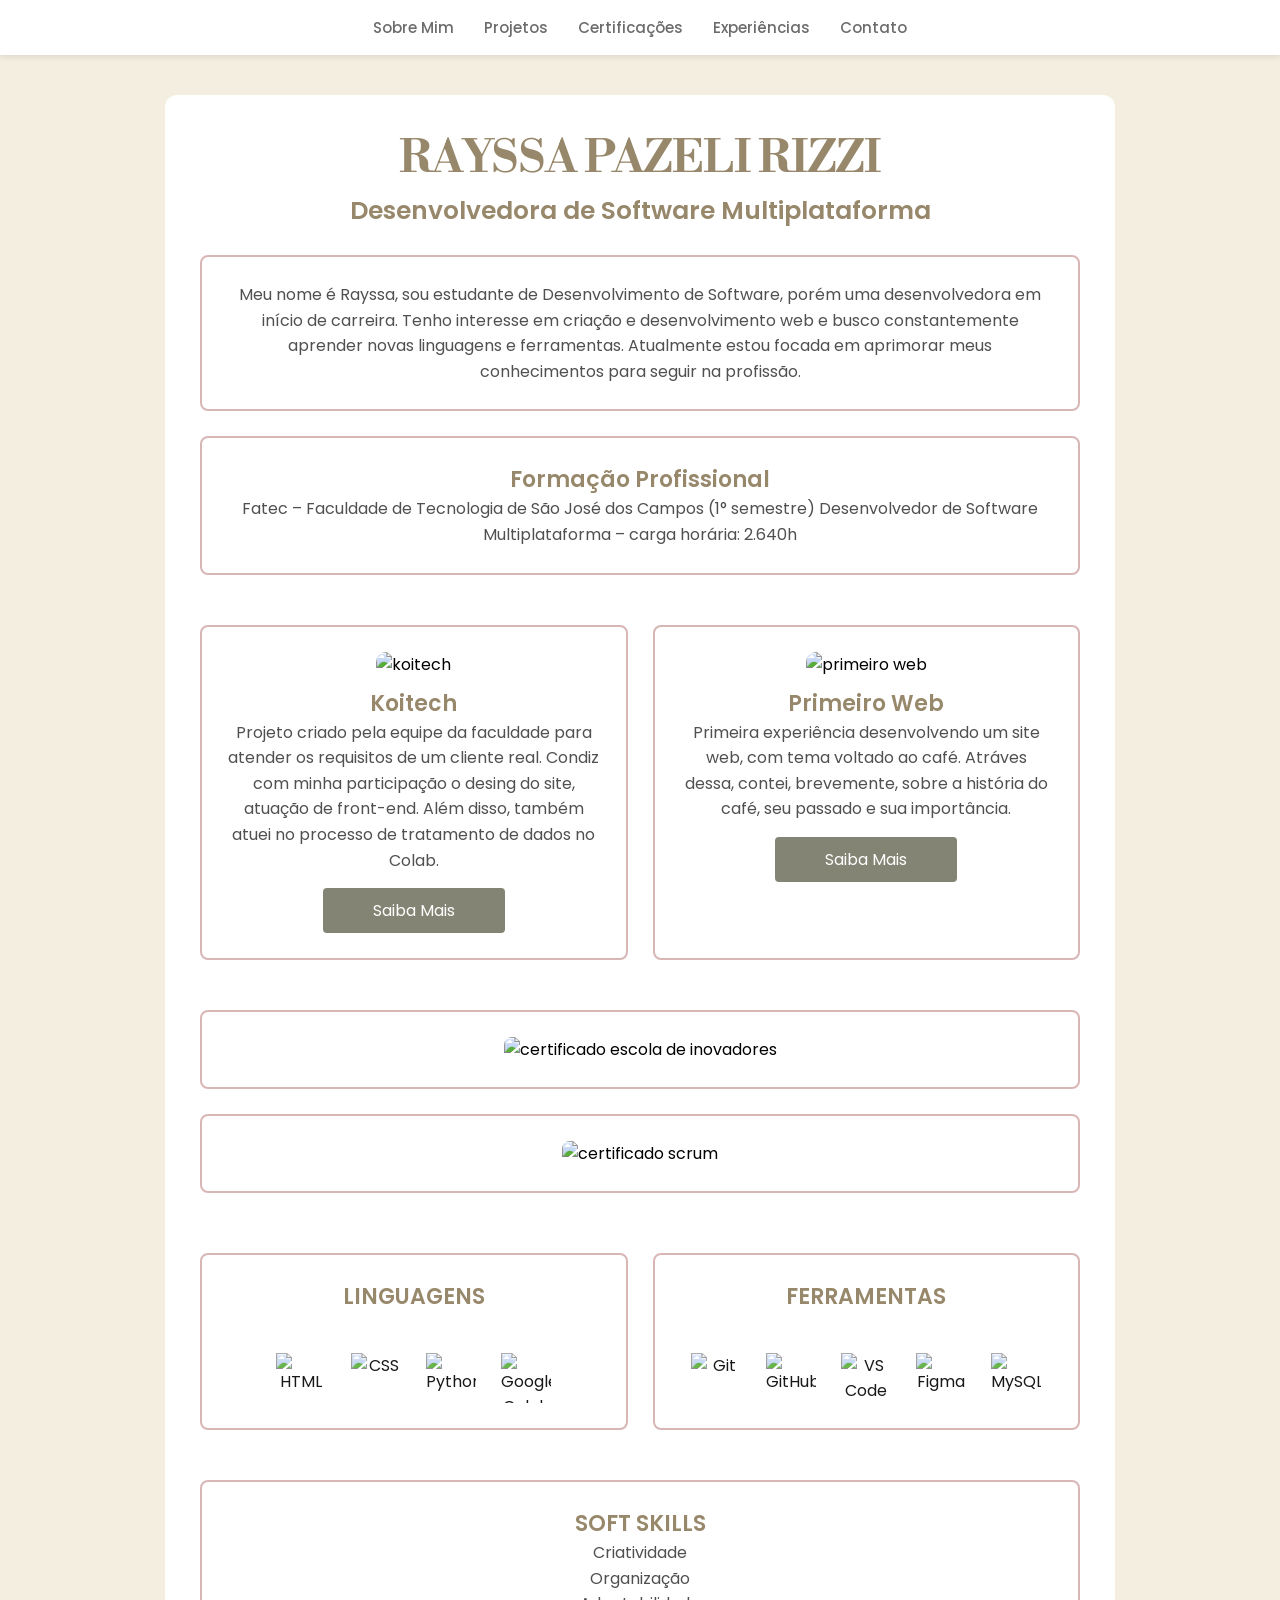
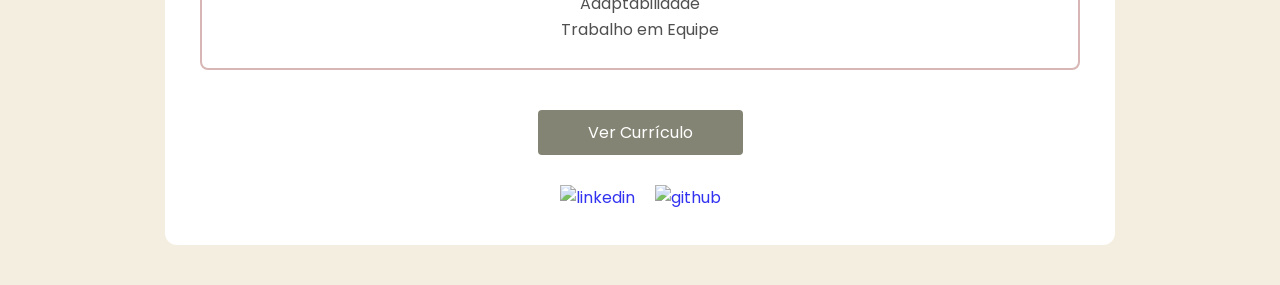
==== portfolio.html @ c3f68d6c "Add files via upload" ====
<!DOCTYPE html>
<html lang="pt-br">

<head>
    <meta charset="UTF-8">
    <meta name="viewport" content="width=device-width, initial-scale=1.0">
    <title>Portfólio - Rayssa Rizzi</title>
    <link rel="stylesheet" href="portfolio.css">
    <link
        href="https://fonts.googleapis.com/css2?family=Libre+Bodoni:wght@600;700&family=Poppins:wght@300;400;600&display=swap"
        rel="stylesheet">
</head>

<body>

    <!-- MENU SUPERIOR -->
    <header>
        <nav>
            <ul>
                <li><a href="#sobre">Sobre Mim</a></li>
                <li><a href="#projetos">Projetos</a></li>
                <li><a href="#certificados">Certificações</a></li>
                <li><a href="#experiencias">Experiências</a></li>
                <li><a href="#contato">Contato</a></li>
            </ul>
        </nav>
    </header>

    <section class="container">

        <section id="sobre">
            <div>
                <a href="index.html" target="_blank" rel="noopener noreferrer"><h1>RAYSSA PAZELI RIZZI</h1></a>
            </div>
            <h2>Desenvolvedora de Software Multiplataforma</h2>

            <!-- BLOCO MAIOR SUPERIOR -->
            <div class="bloco grande">
                <p>Meu nome é Rayssa, sou estudante de Desenvolvimento de Software, porém uma desenvolvedora em início
                    de
                    carreira. Tenho interesse em criação e desenvolvimento web e busco constantemente aprender novas
                    linguagens e ferramentas. Atualmente estou focada em aprimorar meus conhecimentos para seguir na
                    profissão.</p>
            </div>

            <div class="bloco grande">
                <h3>Formação Profissional</h3>
                <p>Fatec – Faculdade de Tecnologia de São José dos Campos (1° semestre)
                    Desenvolvedor de Software Multiplataforma – carga horária: 2.640h</p>

            </div>
        </section>


        <!-- PROJETOS -->
        <section id="projetos">
            <div class="projetos">
                <div class="bloco pequeno">
                    <img src="./img/koitech.jpg" alt="koitech">
                    <h3>Koitech</h3>
                    <p>Projeto criado pela equipe da faculdade para atender os requisitos de um cliente real.
                        Condiz com minha participação o desing do site, atuação de front-end. Além disso, também atuei
                        no processo de tratamento de dados no Colab.
                    </p>
                    <a class="btn" href="https://github.com/koitech-API" target="_blank" rel="noopener noreferrer">Saiba
                        Mais</a>
                </div>


                <div class="bloco pequeno">
                    <img src="./img/primeiro web.png" alt="primeiro web">
                    <h3>Primeiro Web</h3>
                    <p>Primeira experiência desenvolvendo um site web, com tema voltado ao café. Atráves dessa, contei,
                        brevemente, sobre a história do café, seu passado e sua importância.</p>
                    <a class="btn" href="https://primeiro-web-one.vercel.app/" target="_blank"
                        rel="noopener noreferrer">Saiba
                        Mais</a>
                </div>
            </div>
        </section>

        <!-- BLOCO CERTIFICADOS -->
        <section id="certificados">
            <div class="bloco grande">
                <img src="./img/certificado escola de inovadores.png" alt="certificado escola de inovadores">
            </div>

            <div class="bloco grande">
                <img src="./img/certificado scrum.png" alt="certificado scrum">
            </div>
        </section>

        <!-- BLOCO EXPERIENCIAS -->
        <section id="experiencias">
            <div class="experiencia">

                <div class="bloco experiencia">
                    <h3>LINGUAGENS</h3>
                    <div class="icon-group">
                        <img src="./img/html.png" alt="HTML">
                        <img src="./img/css.png" alt="CSS">
                        <img src="./img/python.png" alt="Python">
                        <img src="./img/colab.png" alt="Google Colab">
                    </div>
                </div>

                <div class="bloco experiencia">
                    <h3>FERRAMENTAS</h3>
                    <div class="icon-group">
                        <img src="./img/git.png" alt="Git">
                        <img src="./img/github.png" alt="GitHub">
                        <img src="./img/vscode.png" alt="VS Code">
                        <img src="./img/figma.png" alt="Figma">
                        <img src="./img/mysql.png" alt="MySQL">
                    </div>
                </div>
            </div>
        </section>

        <section id="experiencias">
            <div class="bloco grande">
                <h3>SOFT SKILLS</h3>
                <p>Criatividade</p>
                <p>Organização</p>
                <p>Adaptabilidade</p>
                <p>Trabalho em Equipe</p>
            </div>

        </section>

        <section id="curriculo">
            <div class="curriculo">
                <a class="btn" href="./img/Curriculo - Rayssa Rizzi.pdf">Ver Currículo</a>
            </div>
        </section>




        <!-- ÍCONES -->
        <section id="contato">
            <div class="icones">
                <a href="https://www.linkedin.com/in/rayssa-rizzi-b022ba34b" target="_blank">
                    <img src="img/linkedin.png" alt="linkedin">
                </a>
                <a href="https://github.com/rayssarizzi" target="_blank">
                    <img src="img/github.png" alt="github">
                </a>
            </div>
        </section>

    </section>

    <script src="script.js"></script>

</body>

</html>
---- portfolio.css ----
* {
    margin: 0;
    padding: 0;
    box-sizing: border-box;
}

a {
    text-decoration: none;
}

body {
    font-family: "Poppins", sans-serif;
    background-color: #f4eee1;
}

html {
    scroll-behavior: smooth;
}


/* MENU SUPERIOR */
header {
    width: 100%;
    background: #ffffff;
    padding: 15px 0;
    box-shadow: 0px 2px 6px rgba(0, 0, 0, 0.1);
}

nav ul {
    display: flex;
    justify-content: center;
    flex-wrap: wrap;
    list-style: none;
    gap: 30px;
}

nav ul li a {
    font-size: 15px;
    color: #6c6c6c;
    text-decoration: none;
    font-weight: 500;
    transition: .2s ease;
}

nav ul li:hover {
    transform: scale(1.1);
}

/* CONTAINER PRINCIPAL */
.container {
    width: 100%;
    max-width: 950px;
    margin: 40px auto;
    background-color: white;
    padding: 35px;
    border-radius: 12px;
    text-align: center;
}

/* TÍTULOS */
h1 {
    text-decoration: none;
    font-family: "Libre Bodoni", serif;
    font-size: 45px;
    color: #98886b;
}

h2 {
    margin-top: 5px;
    color: #98886b;
    font-size: 25px;
    font-weight: 600;
}

h3 {
    color: #98886b;
    font-size: 22px;
    font-weight: 600;
}

/* BLOCOS */
.bloco {
    background-color: white;
    border: 2px solid #d9b6b6;
    border-radius: 8px;
    margin: 25px 0;
    padding: 25px;
    transition: .25s ease;
}

.bloco:hover {
    transform: scale(1.01);
    box-shadow: 0 4px 12px rgba(0, 0, 0, 0.08);
}

p {
    color: #505050;
    line-height: 1.6rem;
}

/* PROJETOS */
.projetos {
    display: grid;
    grid-template-columns: repeat(auto-fit, minmax(280px, 1fr));
    gap: 25px;
}

.pequeno img {
    width: 100%;
    max-width: 220px;
    border-radius: 10px;
    margin-bottom: 10px;
}

#certificados img {
    width: 100%;
    max-width: 900px; 
    height: auto;
    border-radius: 8px;
}


/* EXPERIÊNCIAS — LINGUAGENS / FERRAMENTAS */
.experiencia {
    display: grid;
    grid-template-columns: repeat(auto-fit, minmax(280px, 1fr));
    gap: 25px;
    margin-top: 30px;
}

.icon-group {
    margin-top: 15px;
    display: flex;
    justify-content: center;
    flex-wrap: wrap;
    gap: 25px;
}

.icon-group img {
    width: 50px;
    height: 50px;
    object-fit: contain;
    opacity: 0.9;
    transition: .3s ease;
}

.icon-group img:hover {
    transform: scale(1.15);
    opacity: 1;
}

/* BOTÕES */
.btn {
    display: inline-block;
    background-color: #848474;
    color: white;
    padding: 10px 50px;
    border-radius: 4px;
    font-size: 16px;
    margin-top: 15px;
    transition: .3s;
}

.btn:hover {
    background-color: #6f705f;
    transform: scale(1.05);
}

/* ÍCONES SOCIAIS */
.icones {
    margin-top: 30px;
    display: flex;
    justify-content: center;
    gap: 20px;
}

.icones img {
    width: 55px;
    opacity: .8;
    transition: .3s ease;
}

.icones img:hover {
    transform: scale(1.15);
    opacity: 1;
}

/* ===== RESPONSIVIDADE ===== */

/* Tela média */
@media (max-width: 900px) {
    h1 { font-size: 38px; }
    h2 { font-size: 22px; }
}

/* Mobile grande */
@media (max-width: 700px) {
    .container {
        padding: 20px;
    }
    nav ul {
        gap: 18px;
    }
}

/* Mobile pequeno */
@media (max-width: 480px) {
    h1 { font-size: 30px; }
    h2 { font-size: 18px; }
    .btn {
        padding: 10px 35px;
    }
}
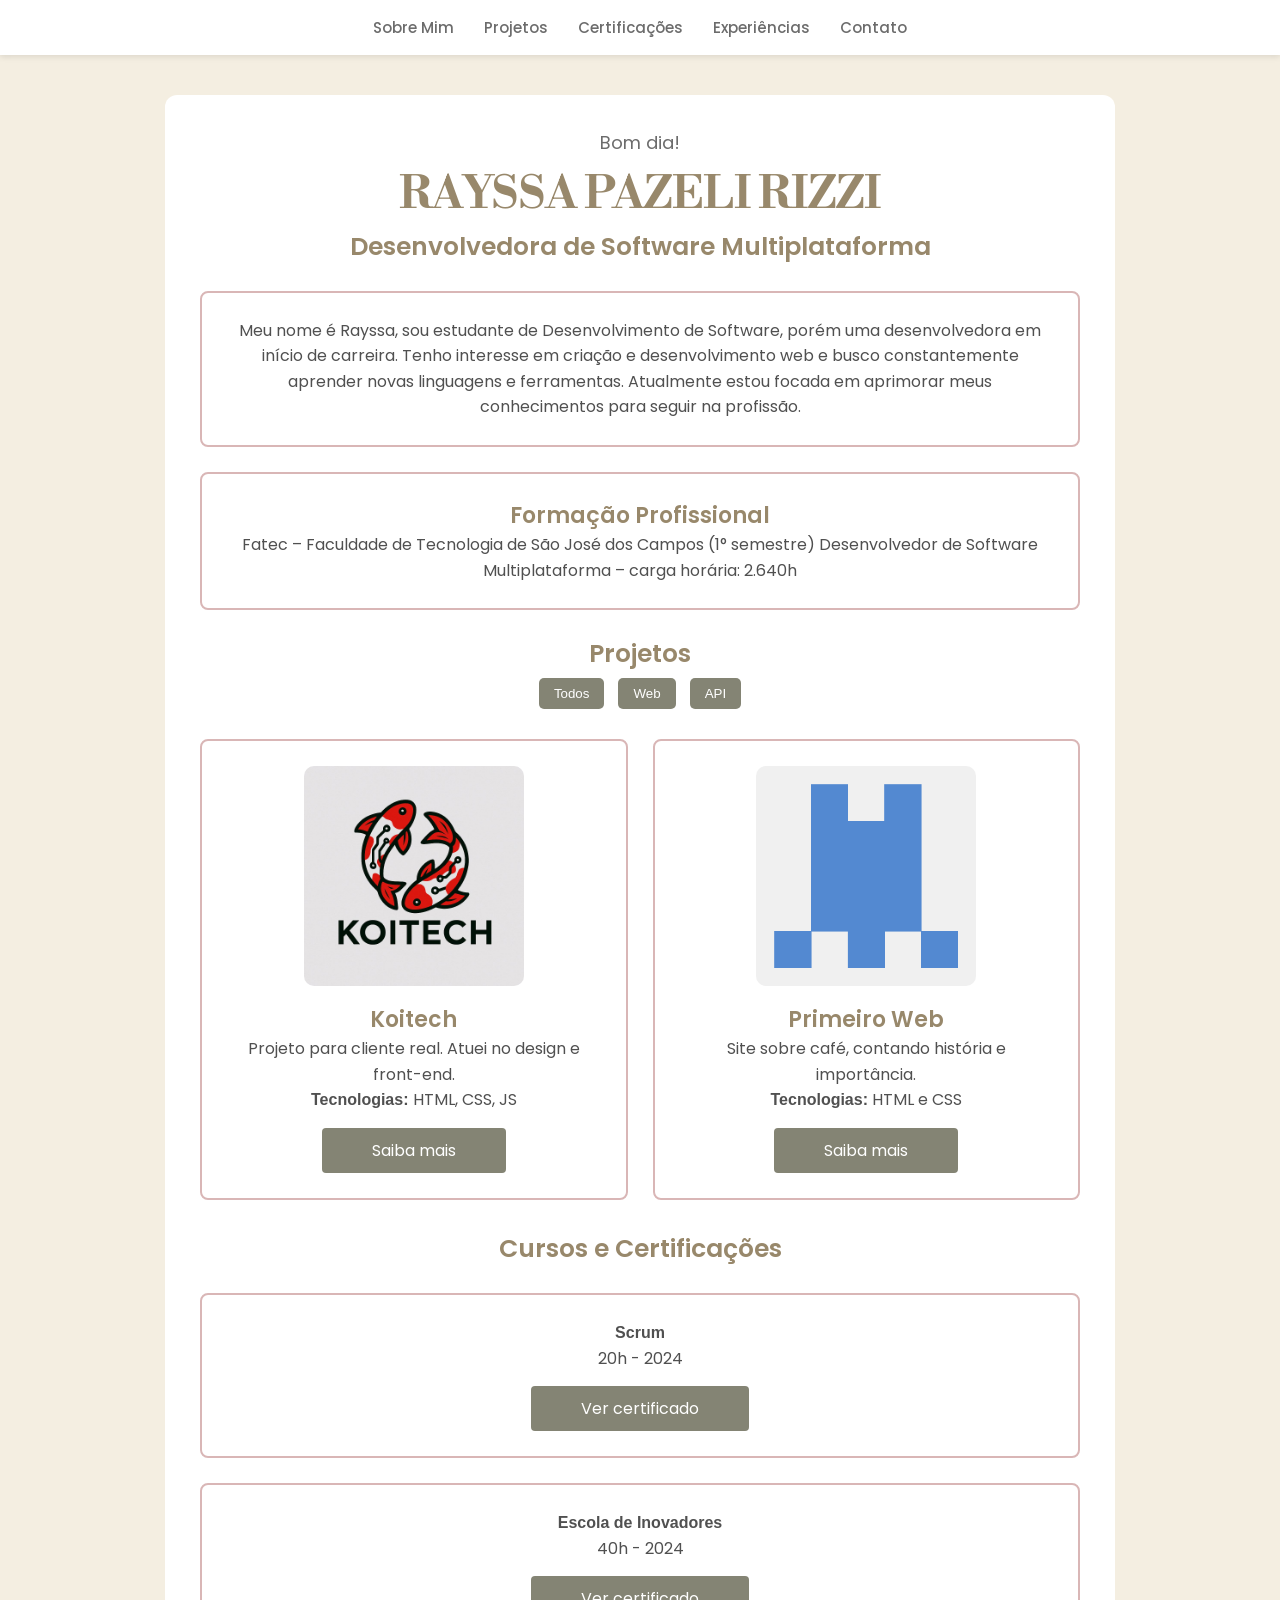
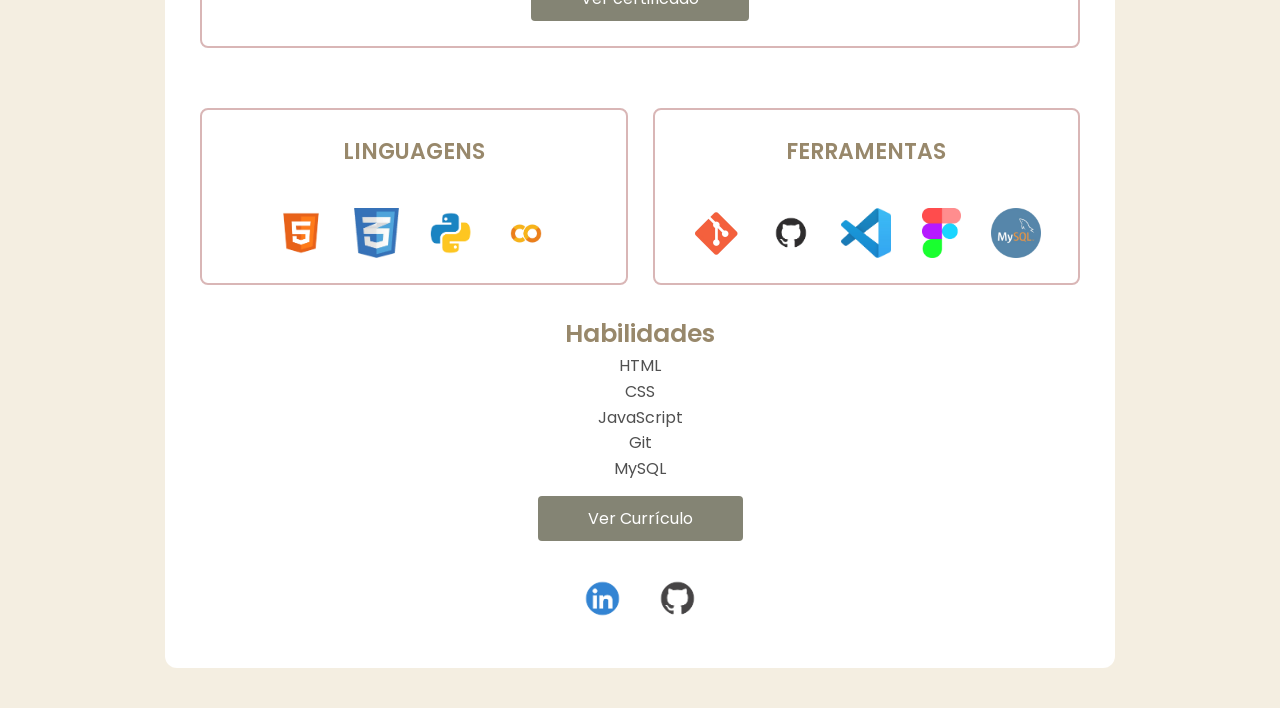
==== commit 40e879b9: "att" ====
--- a/portfolio.html
+++ b/portfolio.html
@@ -28,9 +28,13 @@
 
     <section class="container">
 
+        <p id="saudacao"></p>
+
         <section id="sobre">
             <div>
-                <a href="index.html" target="_blank" rel="noopener noreferrer"><h1>RAYSSA PAZELI RIZZI</h1></a>
+                <a href="index.html" target="_blank">
+                    <h1>RAYSSA PAZELI RIZZI</h1>
+                </a>
             </div>
             <h2>Desenvolvedora de Software Multiplataforma</h2>
 
@@ -54,40 +58,21 @@
 
         <!-- PROJETOS -->
         <section id="projetos">
-            <div class="projetos">
-                <div class="bloco pequeno">
-                    <img src="./img/koitech.jpg" alt="koitech">
-                    <h3>Koitech</h3>
-                    <p>Projeto criado pela equipe da faculdade para atender os requisitos de um cliente real.
-                        Condiz com minha participação o desing do site, atuação de front-end. Além disso, também atuei
-                        no processo de tratamento de dados no Colab.
-                    </p>
-                    <a class="btn" href="https://github.com/koitech-API" target="_blank" rel="noopener noreferrer">Saiba
-                        Mais</a>
-                </div>
+            <h2>Projetos</h2>
 
+            <div>
+                <button onclick="filtrarProjetos('TODOS')">Todos</button>
+                <button onclick="filtrarProjetos('WEB')">Web</button>
+                <button onclick="filtrarProjetos('API')">API</button>
+            </div>
 
-                <div class="bloco pequeno">
-                    <img src="./img/primeiro web.png" alt="primeiro web">
-                    <h3>Primeiro Web</h3>
-                    <p>Primeira experiência desenvolvendo um site web, com tema voltado ao café. Atráves dessa, contei,
-                        brevemente, sobre a história do café, seu passado e sua importância.</p>
-                    <a class="btn" href="https://primeiro-web-one.vercel.app/" target="_blank"
-                        rel="noopener noreferrer">Saiba
-                        Mais</a>
-                </div>
-            </div>
+            <div id="lista-projetos" class="projetos"></div>
         </section>
 
         <!-- BLOCO CERTIFICADOS -->
         <section id="certificados">
-            <div class="bloco grande">
-                <img src="./img/certificado escola de inovadores.png" alt="certificado escola de inovadores">
-            </div>
-
-            <div class="bloco grande">
-                <img src="./img/certificado scrum.png" alt="certificado scrum">
-            </div>
+            <h2>Cursos e Certificações</h2>
+            <div id="lista-cursos"></div>
         </section>
 
         <!-- BLOCO EXPERIENCIAS -->
@@ -117,15 +102,9 @@
             </div>
         </section>
 
-        <section id="experiencias">
-            <div class="bloco grande">
-                <h3>SOFT SKILLS</h3>
-                <p>Criatividade</p>
-                <p>Organização</p>
-                <p>Adaptabilidade</p>
-                <p>Trabalho em Equipe</p>
-            </div>
-
+        <section>
+            <h2>Habilidades</h2>
+            <div id="lista-habilidades"></div>
         </section>
 
         <section id="curriculo">
--- a/portfolio.css
+++ b/portfolio.css
@@ -17,6 +17,12 @@
     scroll-behavior: smooth;
 }
 
+/*SAUDACAO*/
+#saudacao {
+    font-size: 18px;
+    color: #6c6c6c;
+    margin-bottom: 10px;
+}
 
 /* MENU SUPERIOR */
 header {
@@ -166,6 +172,20 @@
     transform: scale(1.05);
 }
 
+button {
+    background-color: #848474;
+    color: white;
+    border: none;
+    padding: 8px 15px;
+    margin: 5px;
+    border-radius: 5px;
+    cursor: pointer;
+}
+
+button:hover {
+    background-color: #6f705f;
+}
+
 /* ÍCONES SOCIAIS */
 .icones {
     margin-top: 30px;
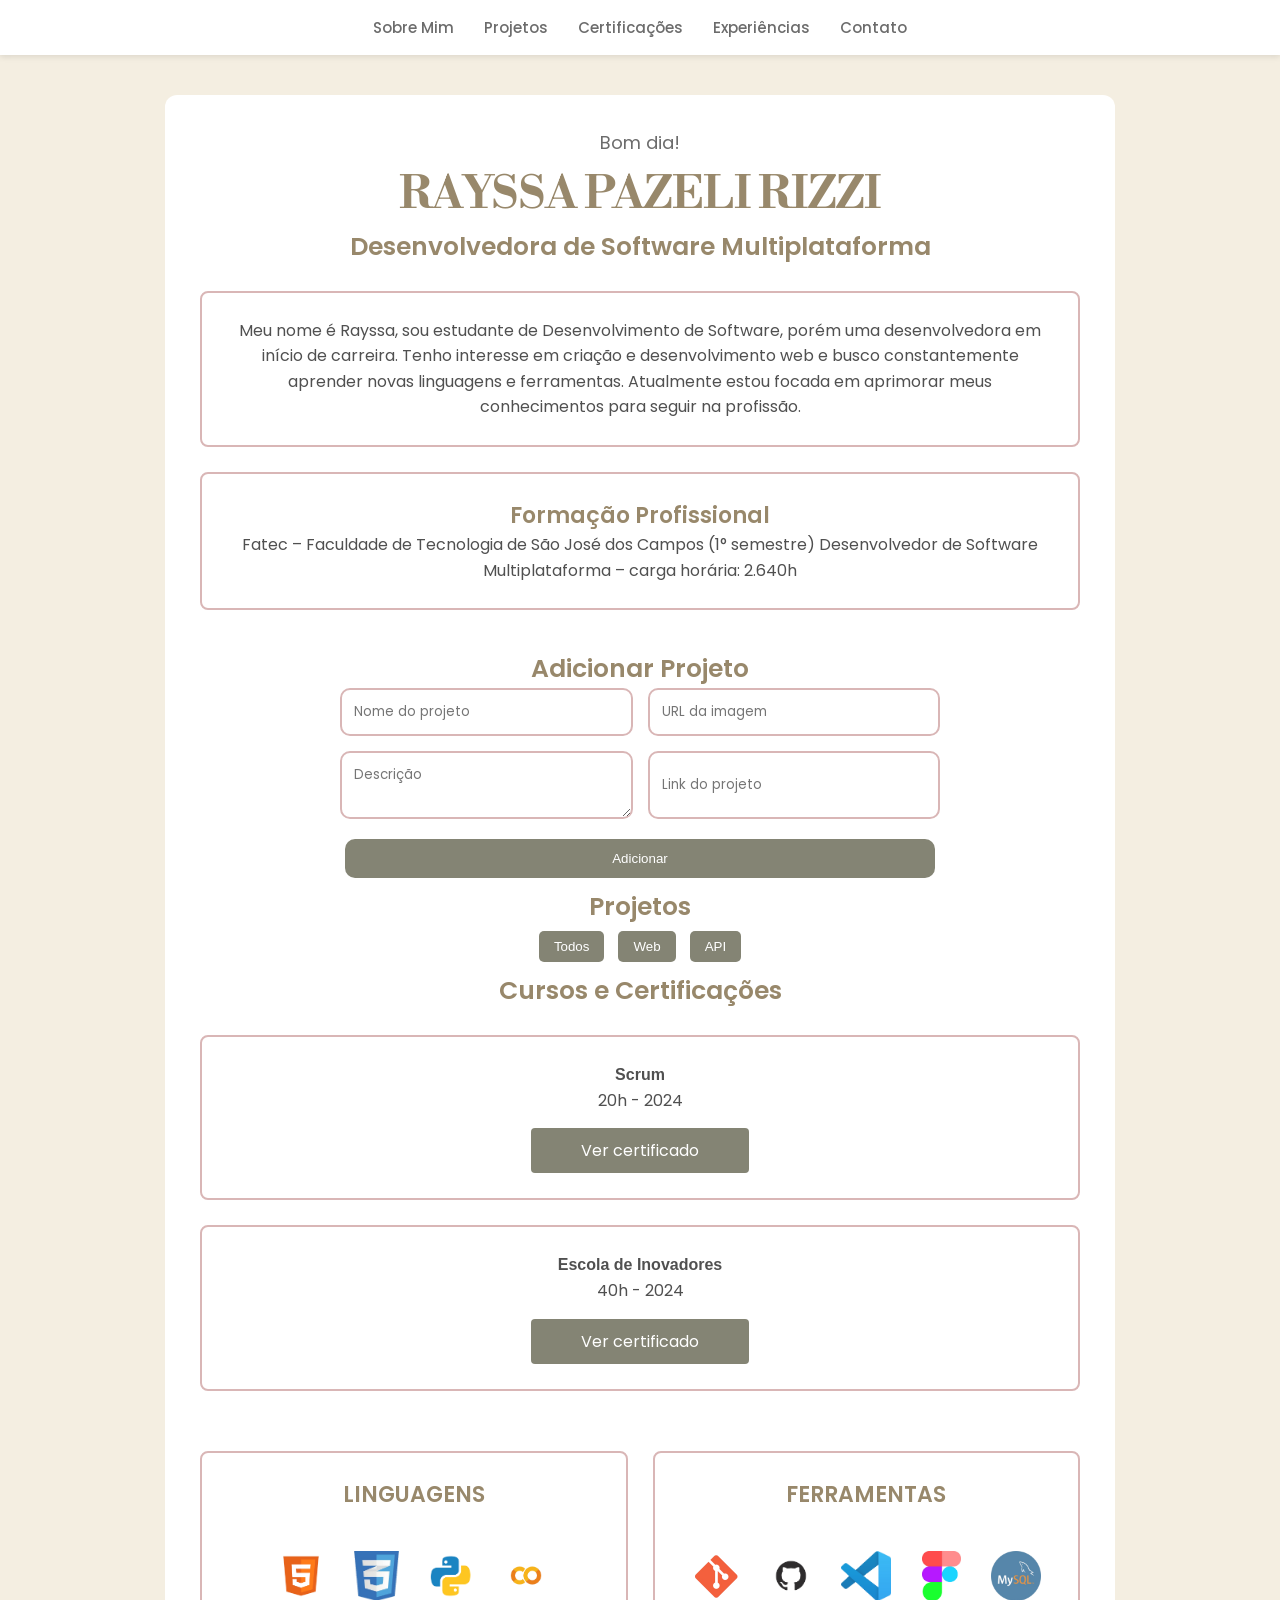
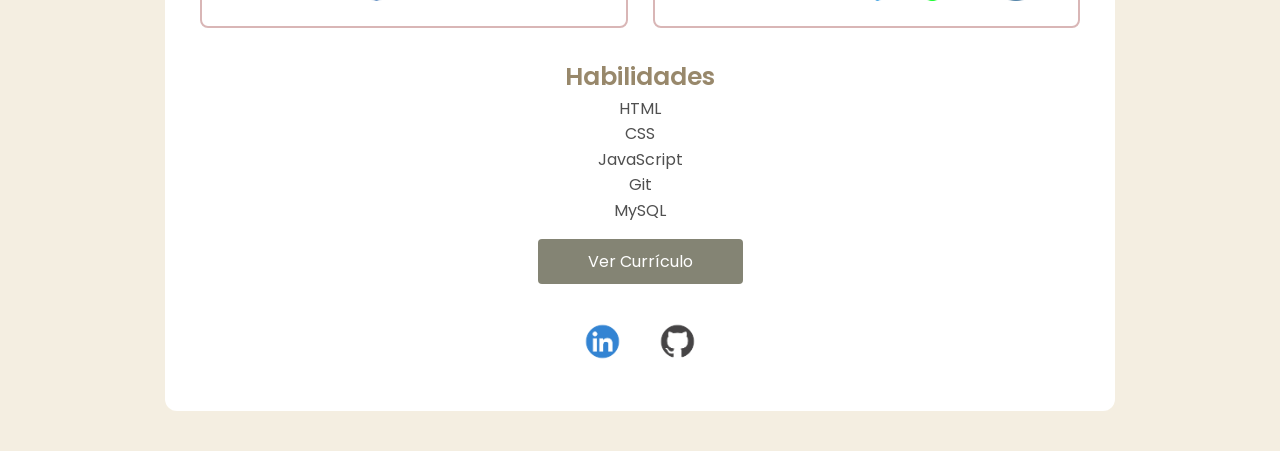
==== commit c7ffefc8: "att" ====
--- a/portfolio.html
+++ b/portfolio.html
@@ -57,6 +57,19 @@
 
 
         <!-- PROJETOS -->
+        <section class="form-section">
+            <h2>Adicionar Projeto</h2>
+
+            <div class="form-container">
+                <input id="nomeProjeto" placeholder="Nome do projeto">
+                <input id="imgProjeto" placeholder="URL da imagem">
+                <textarea id="descProjeto" placeholder="Descrição"></textarea>
+                <input id="linkProjeto" placeholder="Link do projeto">
+
+                <button onclick="criarProjeto()">Adicionar</button>
+            </div>
+        </section>
+
         <section id="projetos">
             <h2>Projetos</h2>
 
--- a/portfolio.css
+++ b/portfolio.css
@@ -105,6 +105,46 @@
 }
 
 /* PROJETOS */
+.form-section {
+    margin-top: 40px;
+    text-align: center;
+}
+
+.form-container {
+    max-width: 600px;
+    margin: auto;
+    display: flex;
+    flex-wrap: wrap; 
+    gap: 15px;
+}
+
+.form-container input,
+.form-container textarea {
+    flex: 1 1 48%; 
+    padding: 12px;
+    border-radius: 10px;
+    border: 2px solid #d9b6b6;
+    font-family: 'Poppins', sans-serif;
+}
+
+.form-container input:focus,
+.form-container textarea:focus {
+    border-color: #6c6c6c;
+    outline: none;
+    box-shadow: 0 0 5px #6c6c6c;
+}
+
+.form-container button {
+    flex: 1 1 100%;
+    padding: 12px;
+    border-radius: 10px;
+}
+
+.form-container button:hover {
+    background-color: #6c6c6c;
+    transform: scale(1.05);
+}
+
 .projetos {
     display: grid;
     grid-template-columns: repeat(auto-fit, minmax(280px, 1fr));
